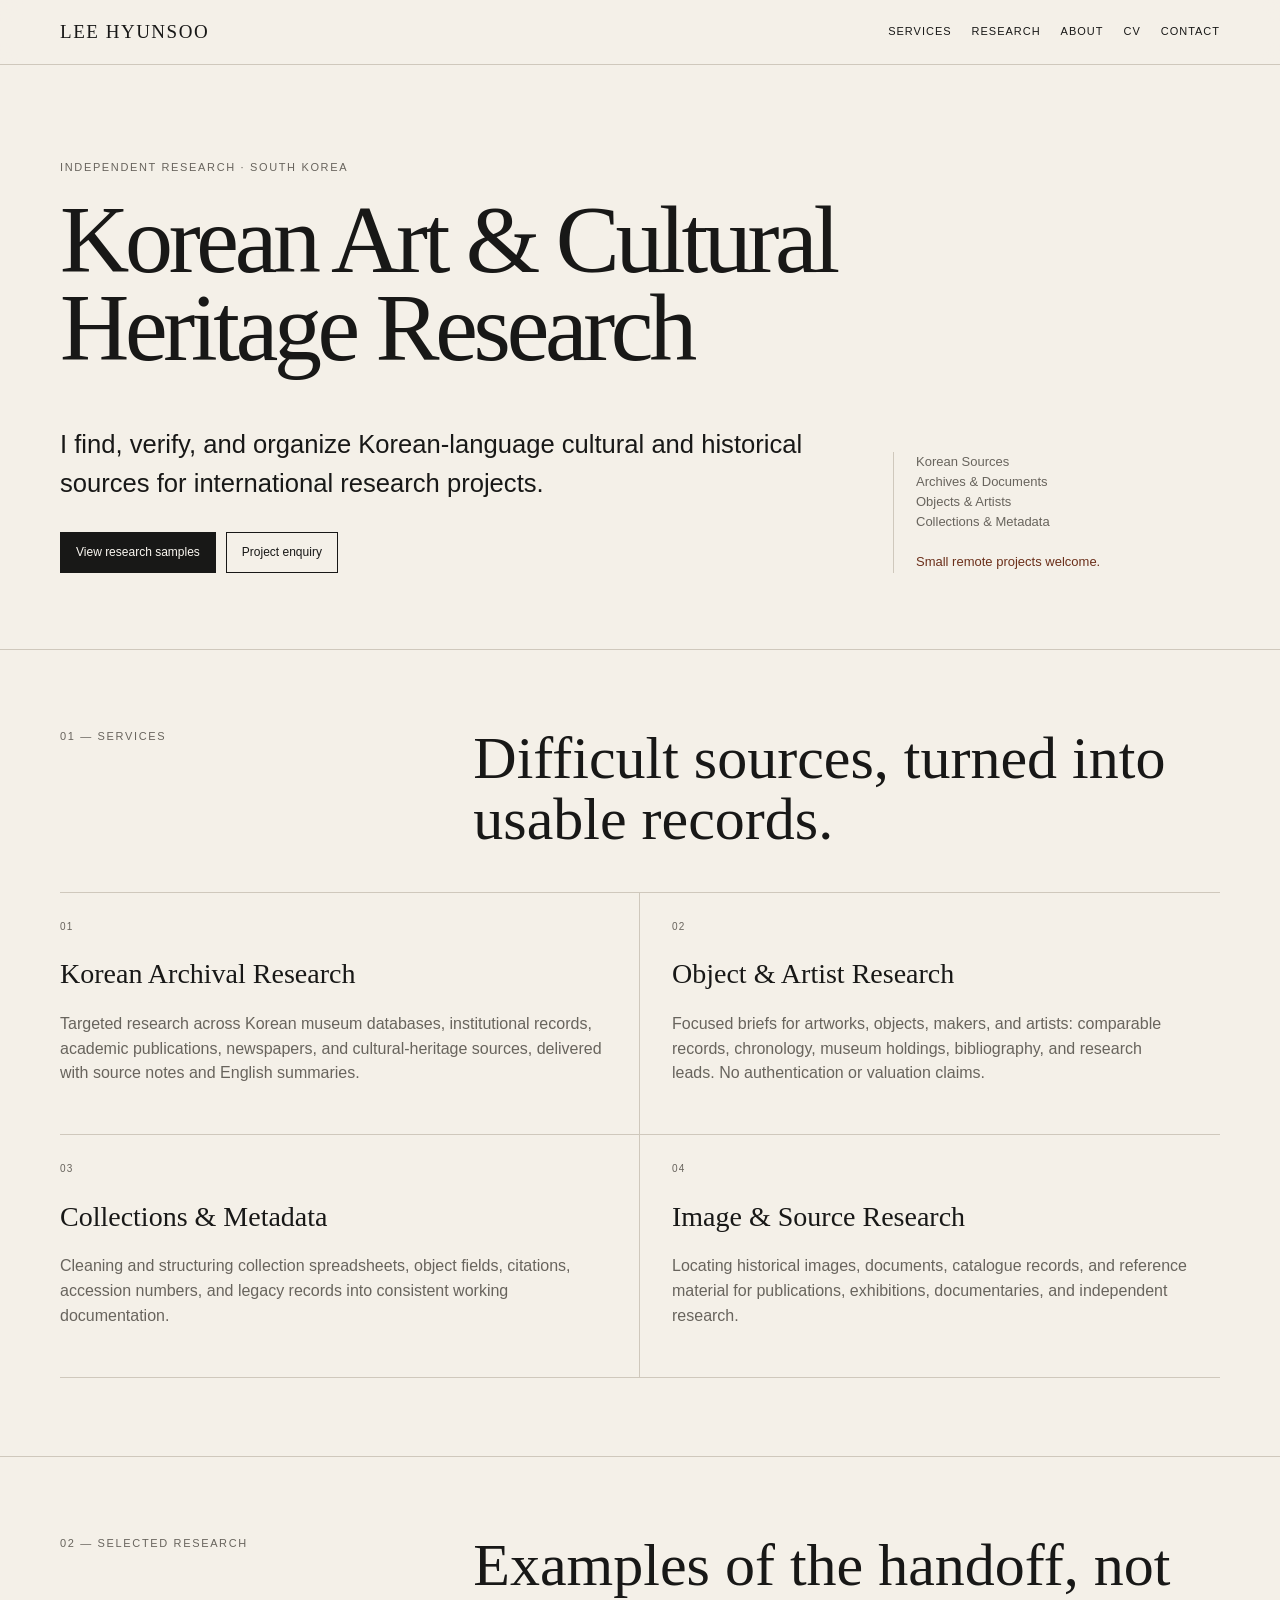
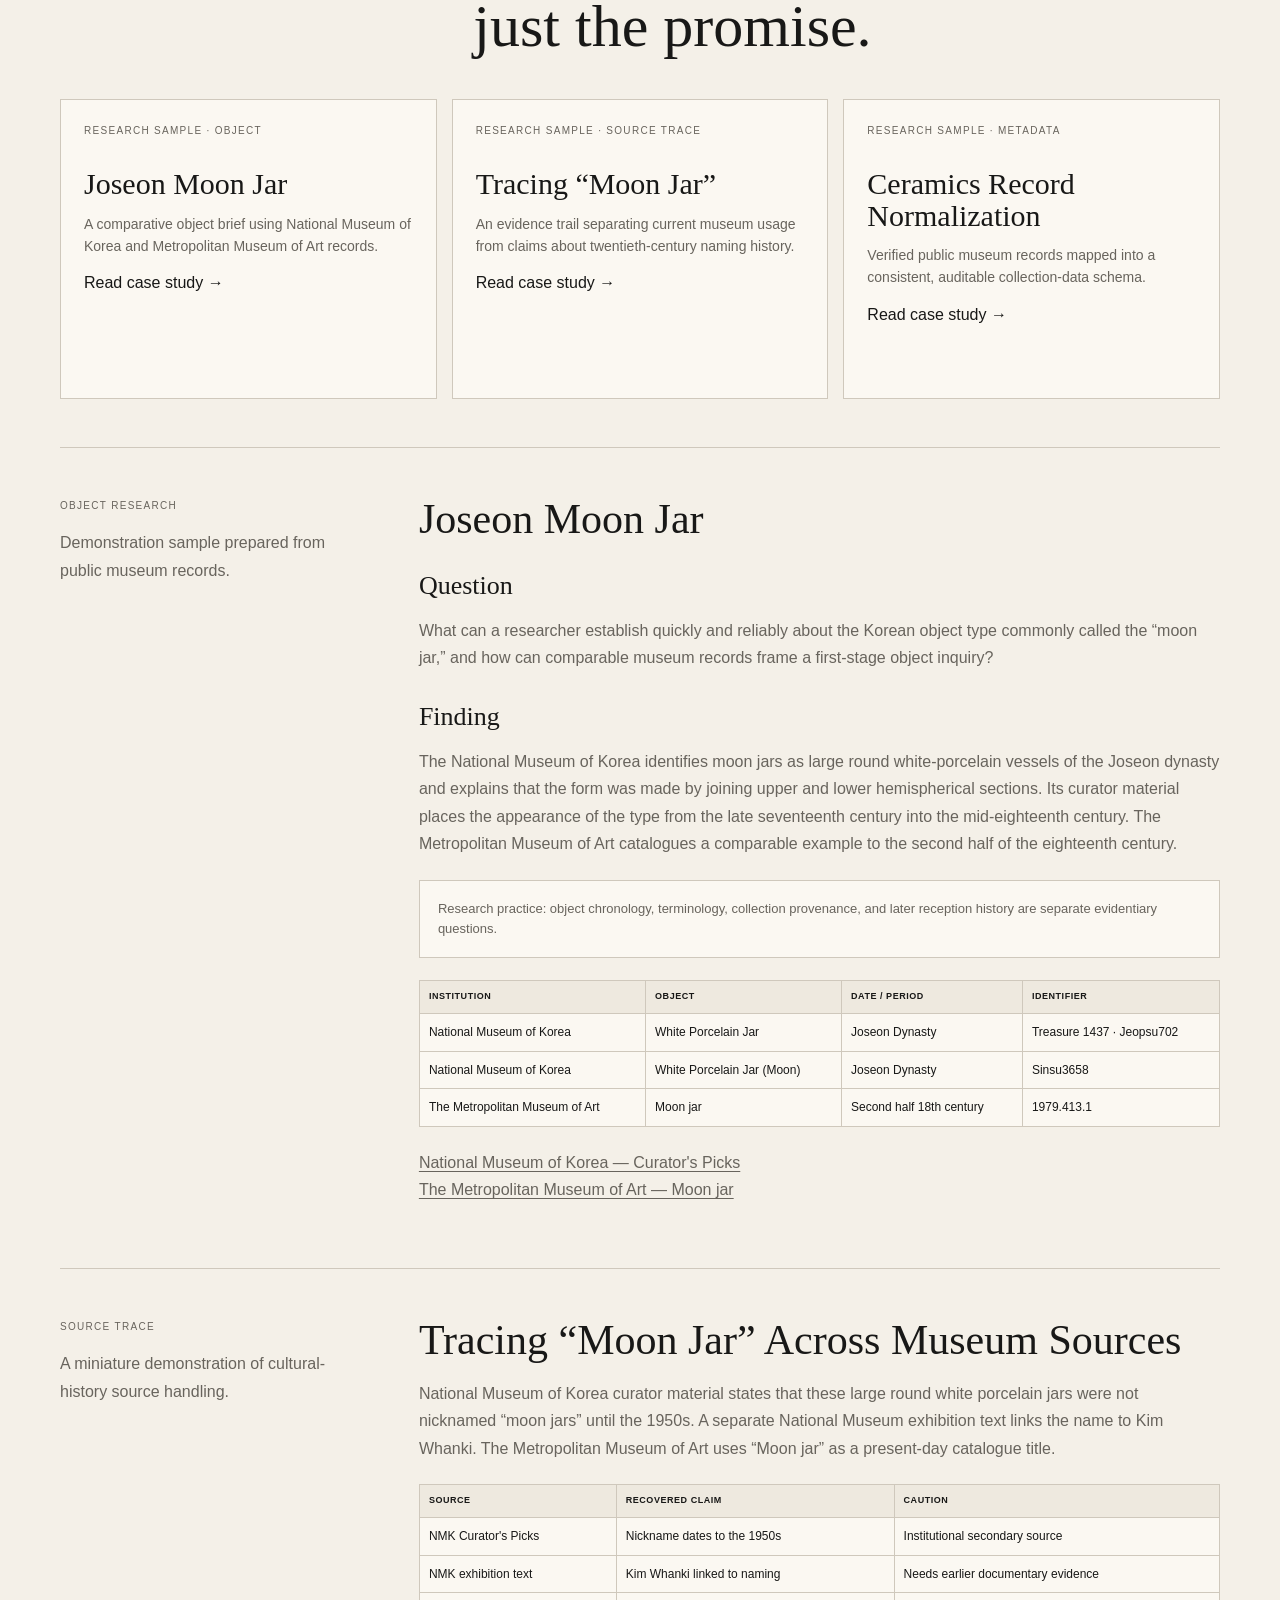
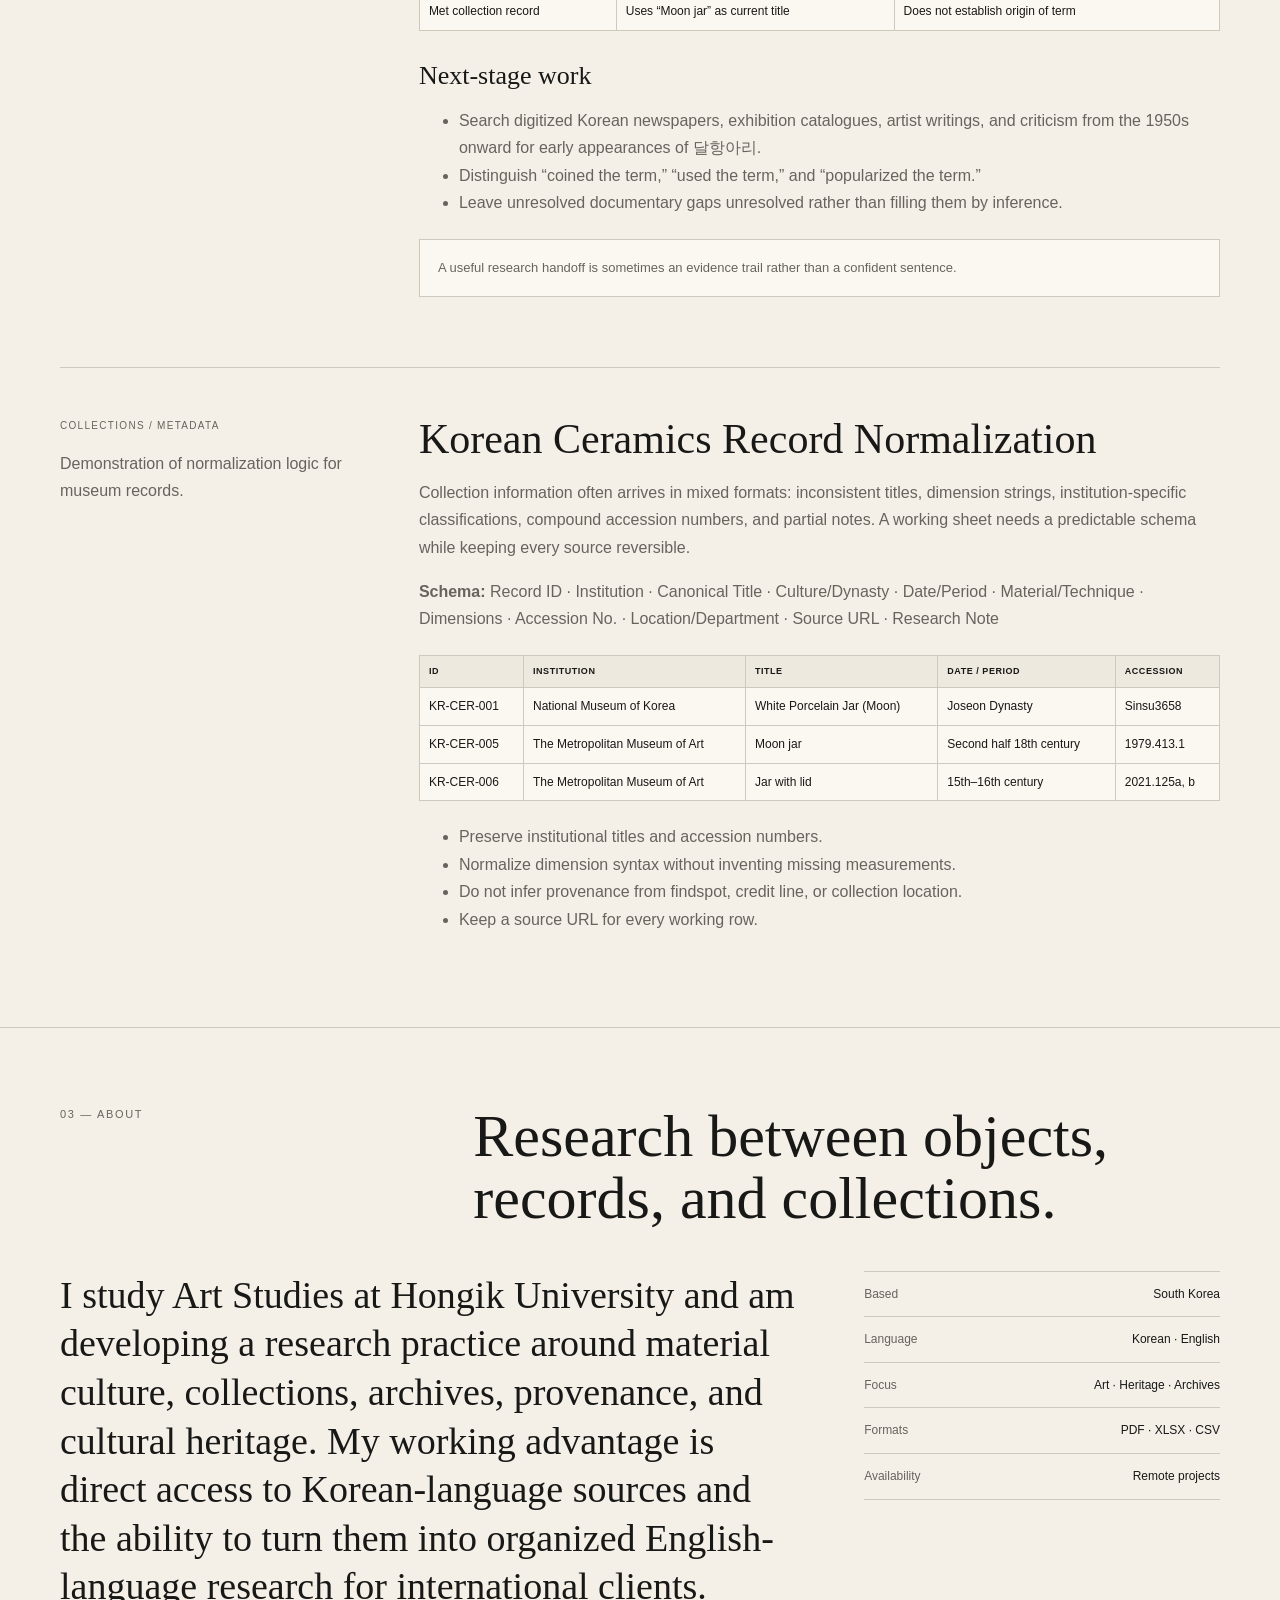
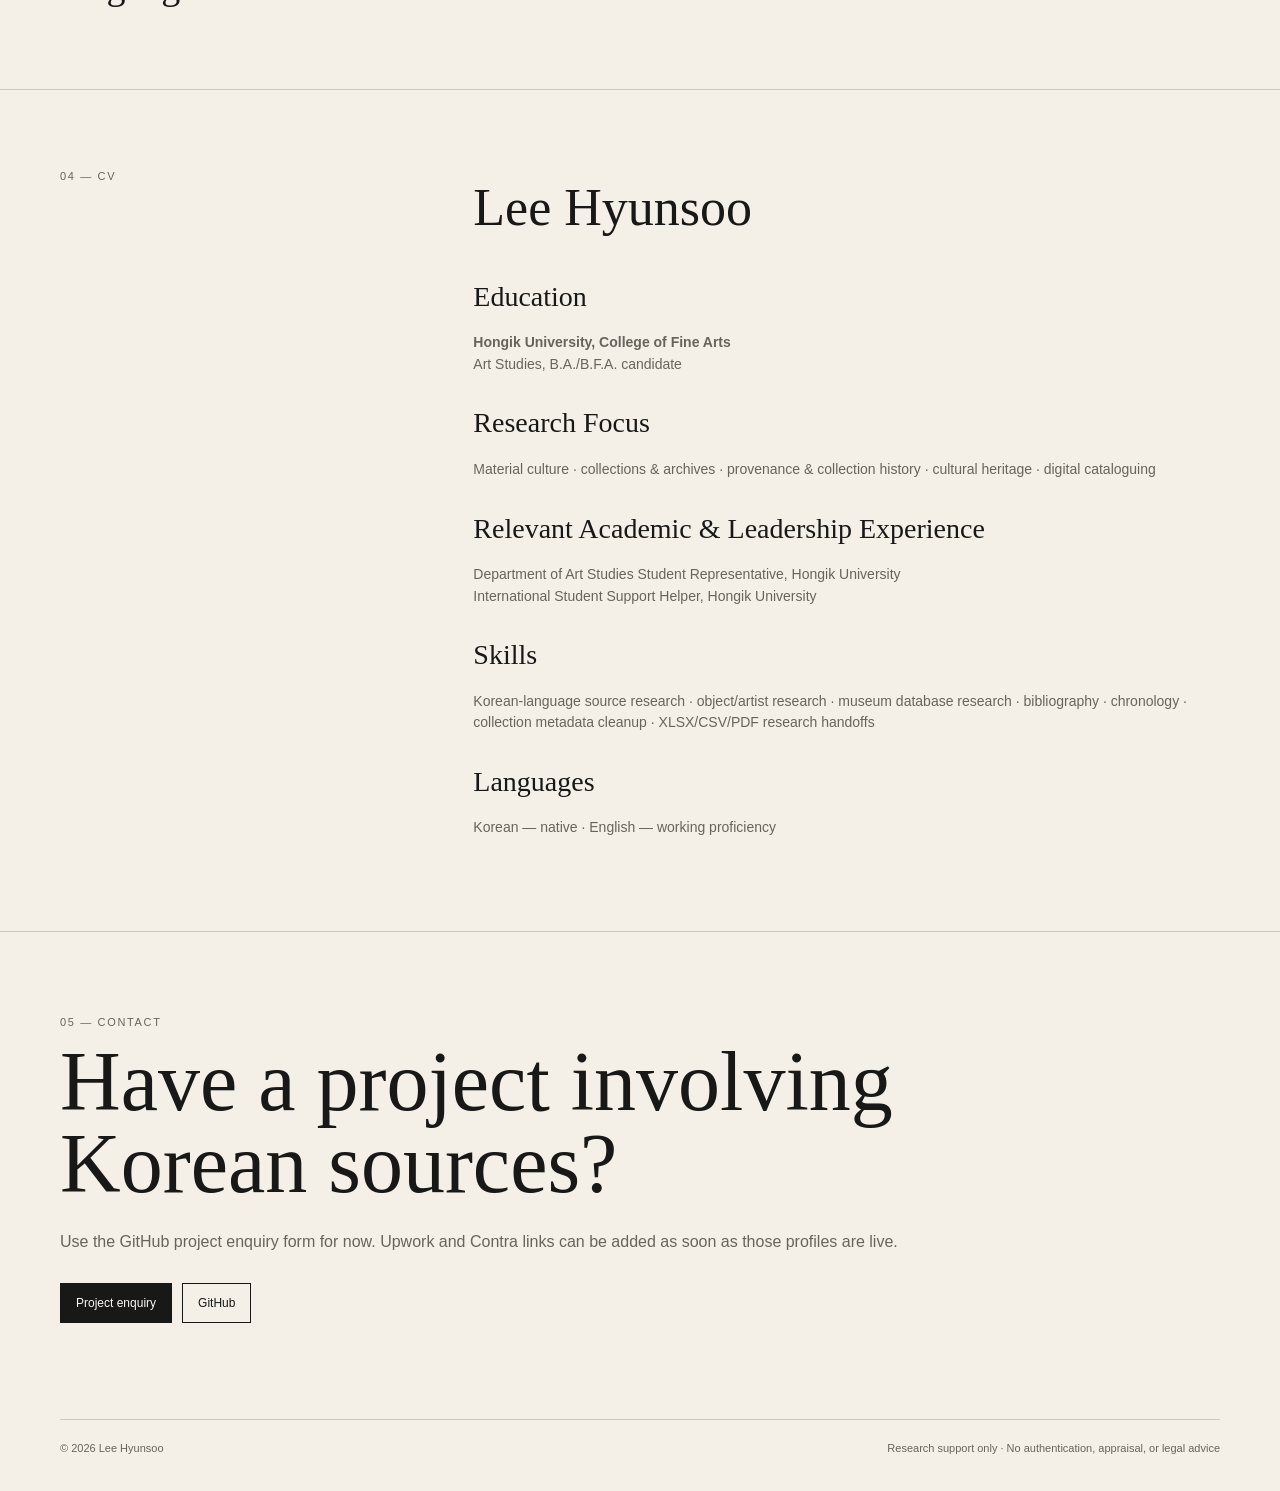
==== index.html @ 2b745bf4 "Add complete research portfolio website" ====
<!doctype html>
<html lang="en">
<head>
<meta charset="utf-8"><meta name="viewport" content="width=device-width,initial-scale=1">
<title>Lee Hyunsoo — Korean Art & Cultural Heritage Research</title>
<meta name="description" content="Korean-language archival research, object research, collection metadata and cultural heritage research by Lee Hyunsoo in South Korea.">
<meta name="theme-color" content="#f4f0e8">
<style>
:root{--bg:#f4f0e8;--paper:#fbf8f2;--ink:#181817;--muted:#68645d;--line:#cfc8bc;--accent:#6b2f1a;--max:1160px}*{box-sizing:border-box}html{scroll-behavior:smooth}body{margin:0;background:var(--bg);color:var(--ink);font-family:Inter,-apple-system,BlinkMacSystemFont,"Segoe UI",sans-serif;line-height:1.55}a{color:inherit;text-decoration:none}a:hover{color:var(--accent)}.wrap{width:min(calc(100% - 40px),var(--max));margin:auto}.nav{position:sticky;top:0;z-index:20;background:rgba(244,240,232,.94);backdrop-filter:blur(12px);border-bottom:1px solid var(--line)}.navin{height:64px;display:flex;align-items:center;justify-content:space-between}.word{font:19px Georgia,serif;letter-spacing:.08em}.links{display:flex;gap:20px;font-size:11px;letter-spacing:.09em;text-transform:uppercase}.hero{padding:94px 0 76px;border-bottom:1px solid var(--line)}.kicker,.no{font-size:11px;letter-spacing:.15em;text-transform:uppercase;color:var(--muted)}h1,h2,h3{font-family:Georgia,"Times New Roman",serif;font-weight:400;margin:0}h1{font-size:clamp(50px,7.5vw,102px);line-height:.92;letter-spacing:-.045em;max-width:1080px;margin-top:20px}.heroGrid{display:grid;grid-template-columns:1.4fr .6fr;gap:70px;margin-top:52px;align-items:end}.lede{font-size:clamp(19px,2vw,27px);max-width:760px}.meta{font-size:13px;color:var(--muted);border-left:1px solid var(--line);padding-left:22px}.actions{display:flex;gap:10px;flex-wrap:wrap;margin-top:28px}.btn{border:1px solid var(--ink);padding:10px 15px;font-size:12px;display:inline-flex}.btn.primary{background:var(--ink);color:var(--paper)}.btn:hover{background:var(--accent);border-color:var(--accent);color:white}.section{padding:78px 0;border-bottom:1px solid var(--line)}.head{display:grid;grid-template-columns:1fr 2fr;gap:40px;margin-bottom:42px}.head h2{font-size:clamp(34px,5vw,60px);line-height:1.02}.services{display:grid;grid-template-columns:1fr 1fr;border-top:1px solid var(--line)}.service{padding:26px 32px 32px 0;border-bottom:1px solid var(--line);min-height:205px}.service:nth-child(odd){border-right:1px solid var(--line)}.service:nth-child(even){padding-left:32px}.service h3{font-size:28px;margin:18px 0 10px}.service p,.case p,.case li,.small{color:var(--muted)}.projects{display:grid;grid-template-columns:repeat(3,1fr);gap:15px}.card{background:var(--paper);border:1px solid var(--line);padding:23px;min-height:300px}.tag{font-size:10px;text-transform:uppercase;letter-spacing:.13em;color:var(--muted)}.card h3{font-size:30px;line-height:1.05;margin:30px 0 14px}.card p{font-size:14px;color:var(--muted)}.case{padding-top:50px;margin-top:48px;border-top:1px solid var(--line);display:grid;grid-template-columns:.55fr 1.45fr;gap:55px}.case h3{font-size:42px;line-height:1.02;margin-bottom:18px}.case h4{font:26px Georgia,serif;margin:30px 0 10px}.case p,.case li{font-size:16px;line-height:1.72}.note{border:1px solid var(--line);background:var(--paper);padding:18px;margin:22px 0;font-size:13px;color:var(--muted)}table{width:100%;border-collapse:collapse;background:var(--paper);font-size:12px;margin:22px 0}th,td{border:1px solid var(--line);padding:9px;text-align:left;vertical-align:top}th{background:#eee9df;text-transform:uppercase;letter-spacing:.06em;font-size:9px}.sources a{text-decoration:underline;text-underline-offset:3px}.about{display:grid;grid-template-columns:1.35fr .65fr;gap:65px}.aboutcopy{font:clamp(25px,3vw,38px)/1.28 Georgia,serif}.facts{border-top:1px solid var(--line)}.fact{display:flex;justify-content:space-between;gap:20px;padding:13px 0;border-bottom:1px solid var(--line);font-size:12px}.fact span:first-child{color:var(--muted)}.cvgrid{display:grid;grid-template-columns:1fr 2fr;gap:40px}.cvbody h3{font-size:28px;margin:26px 0 8px}.cvbody p,.cvbody li{font-size:14px;color:var(--muted)}.contact{padding:82px 0 96px}.contact h2{font-size:clamp(46px,7vw,84px);line-height:.98;max-width:920px;margin:10px 0 24px}.footer{border-top:1px solid var(--line);padding:20px 0 34px;font-size:11px;color:var(--muted);display:flex;justify-content:space-between;gap:20px}@media(max-width:820px){.links{display:none}.hero{padding-top:65px}.heroGrid,.head,.case,.about,.cvgrid{grid-template-columns:1fr;gap:25px}.meta{border-left:0;border-top:1px solid var(--line);padding:16px 0 0}.services,.projects{grid-template-columns:1fr}.service:nth-child(odd){border-right:0}.service:nth-child(even){padding-left:0}.footer{flex-direction:column}}
</style>
</head>
<body>
<nav class="nav"><div class="wrap navin"><a class="word" href="#top">LEE HYUNSOO</a><div class="links"><a href="#services">Services</a><a href="#research">Research</a><a href="#about">About</a><a href="#cv">CV</a><a href="#contact">Contact</a></div></div></nav>
<main id="top">
<section class="hero"><div class="wrap"><div class="kicker">Independent Research · South Korea</div><h1>Korean Art & Cultural Heritage Research</h1><div class="heroGrid"><div><div class="lede">I find, verify, and organize Korean-language cultural and historical sources for international research projects.</div><div class="actions"><a class="btn primary" href="#research">View research samples</a><a class="btn" href="#contact">Project enquiry</a></div></div><div class="meta">Korean Sources<br>Archives & Documents<br>Objects & Artists<br>Collections & Metadata<br><br><span style="color:var(--accent)">Small remote projects welcome.</span></div></div></div></section>
<section class="section" id="services"><div class="wrap"><div class="head"><div class="no">01 — Services</div><h2>Difficult sources, turned into usable records.</h2></div><div class="services"><article class="service"><div class="tag">01</div><h3>Korean Archival Research</h3><p>Targeted research across Korean museum databases, institutional records, academic publications, newspapers, and cultural-heritage sources, delivered with source notes and English summaries.</p></article><article class="service"><div class="tag">02</div><h3>Object & Artist Research</h3><p>Focused briefs for artworks, objects, makers, and artists: comparable records, chronology, museum holdings, bibliography, and research leads. No authentication or valuation claims.</p></article><article class="service"><div class="tag">03</div><h3>Collections & Metadata</h3><p>Cleaning and structuring collection spreadsheets, object fields, citations, accession numbers, and legacy records into consistent working documentation.</p></article><article class="service"><div class="tag">04</div><h3>Image & Source Research</h3><p>Locating historical images, documents, catalogue records, and reference material for publications, exhibitions, documentaries, and independent research.</p></article></div></div></section>
<section class="section" id="research"><div class="wrap"><div class="head"><div class="no">02 — Selected Research</div><h2>Examples of the handoff, not just the promise.</h2></div><div class="projects"><div class="card"><div class="tag">Research Sample · Object</div><h3>Joseon Moon Jar</h3><p>A comparative object brief using National Museum of Korea and Metropolitan Museum of Art records.</p><a href="#case-object">Read case study →</a></div><div class="card"><div class="tag">Research Sample · Source Trace</div><h3>Tracing “Moon Jar”</h3><p>An evidence trail separating current museum usage from claims about twentieth-century naming history.</p><a href="#case-trace">Read case study →</a></div><div class="card"><div class="tag">Research Sample · Metadata</div><h3>Ceramics Record Normalization</h3><p>Verified public museum records mapped into a consistent, auditable collection-data schema.</p><a href="#case-meta">Read case study →</a></div></div>
<div class="case" id="case-object"><aside><div class="tag">Object Research</div><p class="small">Demonstration sample prepared from public museum records.</p></aside><article><h3>Joseon Moon Jar</h3><h4>Question</h4><p>What can a researcher establish quickly and reliably about the Korean object type commonly called the “moon jar,” and how can comparable museum records frame a first-stage object inquiry?</p><h4>Finding</h4><p>The National Museum of Korea identifies moon jars as large round white-porcelain vessels of the Joseon dynasty and explains that the form was made by joining upper and lower hemispherical sections. Its curator material places the appearance of the type from the late seventeenth century into the mid-eighteenth century. The Metropolitan Museum of Art catalogues a comparable example to the second half of the eighteenth century.</p><div class="note">Research practice: object chronology, terminology, collection provenance, and later reception history are separate evidentiary questions.</div><table><tr><th>Institution</th><th>Object</th><th>Date / Period</th><th>Identifier</th></tr><tr><td>National Museum of Korea</td><td>White Porcelain Jar</td><td>Joseon Dynasty</td><td>Treasure 1437 · Jeopsu702</td></tr><tr><td>National Museum of Korea</td><td>White Porcelain Jar (Moon)</td><td>Joseon Dynasty</td><td>Sinsu3658</td></tr><tr><td>The Metropolitan Museum of Art</td><td>Moon jar</td><td>Second half 18th century</td><td>1979.413.1</td></tr></table><p class="sources"><a href="https://www.museum.go.kr/ENG/contents/E0401000000.do?relicRecommendId=519669&schM=view" target="_blank">National Museum of Korea — Curator's Picks</a><br><a href="https://www.metmuseum.org/art/collection/search/45432" target="_blank">The Metropolitan Museum of Art — Moon jar</a></p></article></div>
<div class="case" id="case-trace"><aside><div class="tag">Source Trace</div><p class="small">A miniature demonstration of cultural-history source handling.</p></aside><article><h3>Tracing “Moon Jar” Across Museum Sources</h3><p>National Museum of Korea curator material states that these large round white porcelain jars were not nicknamed “moon jars” until the 1950s. A separate National Museum exhibition text links the name to Kim Whanki. The Metropolitan Museum of Art uses “Moon jar” as a present-day catalogue title.</p><table><tr><th>Source</th><th>Recovered claim</th><th>Caution</th></tr><tr><td>NMK Curator's Picks</td><td>Nickname dates to the 1950s</td><td>Institutional secondary source</td></tr><tr><td>NMK exhibition text</td><td>Kim Whanki linked to naming</td><td>Needs earlier documentary evidence</td></tr><tr><td>Met collection record</td><td>Uses “Moon jar” as current title</td><td>Does not establish origin of term</td></tr></table><h4>Next-stage work</h4><ul><li>Search digitized Korean newspapers, exhibition catalogues, artist writings, and criticism from the 1950s onward for early appearances of 달항아리.</li><li>Distinguish “coined the term,” “used the term,” and “popularized the term.”</li><li>Leave unresolved documentary gaps unresolved rather than filling them by inference.</li></ul><div class="note">A useful research handoff is sometimes an evidence trail rather than a confident sentence.</div></article></div>
<div class="case" id="case-meta"><aside><div class="tag">Collections / Metadata</div><p class="small">Demonstration of normalization logic for museum records.</p></aside><article><h3>Korean Ceramics Record Normalization</h3><p>Collection information often arrives in mixed formats: inconsistent titles, dimension strings, institution-specific classifications, compound accession numbers, and partial notes. A working sheet needs a predictable schema while keeping every source reversible.</p><p><strong>Schema:</strong> Record ID · Institution · Canonical Title · Culture/Dynasty · Date/Period · Material/Technique · Dimensions · Accession No. · Location/Department · Source URL · Research Note</p><table><tr><th>ID</th><th>Institution</th><th>Title</th><th>Date / Period</th><th>Accession</th></tr><tr><td>KR-CER-001</td><td>National Museum of Korea</td><td>White Porcelain Jar (Moon)</td><td>Joseon Dynasty</td><td>Sinsu3658</td></tr><tr><td>KR-CER-005</td><td>The Metropolitan Museum of Art</td><td>Moon jar</td><td>Second half 18th century</td><td>1979.413.1</td></tr><tr><td>KR-CER-006</td><td>The Metropolitan Museum of Art</td><td>Jar with lid</td><td>15th–16th century</td><td>2021.125a, b</td></tr></table><ul><li>Preserve institutional titles and accession numbers.</li><li>Normalize dimension syntax without inventing missing measurements.</li><li>Do not infer provenance from findspot, credit line, or collection location.</li><li>Keep a source URL for every working row.</li></ul></article></div>
</div></section>
<section class="section" id="about"><div class="wrap"><div class="head"><div class="no">03 — About</div><h2>Research between objects, records, and collections.</h2></div><div class="about"><div class="aboutcopy">I study Art Studies at Hongik University and am developing a research practice around material culture, collections, archives, provenance, and cultural heritage. My working advantage is direct access to Korean-language sources and the ability to turn them into organized English-language research for international clients.</div><div class="facts"><div class="fact"><span>Based</span><span>South Korea</span></div><div class="fact"><span>Language</span><span>Korean · English</span></div><div class="fact"><span>Focus</span><span>Art · Heritage · Archives</span></div><div class="fact"><span>Formats</span><span>PDF · XLSX · CSV</span></div><div class="fact"><span>Availability</span><span>Remote projects</span></div></div></div></div></section>
<section class="section" id="cv"><div class="wrap cvgrid"><div><div class="no">04 — CV</div></div><div class="cvbody"><h2 style="font-size:52px">Lee Hyunsoo</h2><h3>Education</h3><p><strong>Hongik University, College of Fine Arts</strong><br>Art Studies, B.A./B.F.A. candidate</p><h3>Research Focus</h3><p>Material culture · collections & archives · provenance & collection history · cultural heritage · digital cataloguing</p><h3>Relevant Academic & Leadership Experience</h3><p>Department of Art Studies Student Representative, Hongik University<br>International Student Support Helper, Hongik University</p><h3>Skills</h3><p>Korean-language source research · object/artist research · museum database research · bibliography · chronology · collection metadata cleanup · XLSX/CSV/PDF research handoffs</p><h3>Languages</h3><p>Korean — native · English — working proficiency</p></div></div></section>
<section class="contact" id="contact"><div class="wrap"><div class="no">05 — Contact</div><h2>Have a project involving Korean sources?</h2><p class="small">Use the GitHub project enquiry form for now. Upwork and Contra links can be added as soon as those profiles are live.</p><div class="actions"><a class="btn primary" href="https://github.com/mueleesu/lee/issues/new?title=Project%20enquiry%3A%20" target="_blank">Project enquiry</a><a class="btn" href="https://github.com/mueleesu" target="_blank">GitHub</a></div></div></section>
</main><footer><div class="wrap footer"><span>© 2026 Lee Hyunsoo</span><span>Research support only · No authentication, appraisal, or legal advice</span></div></footer>
</body></html>
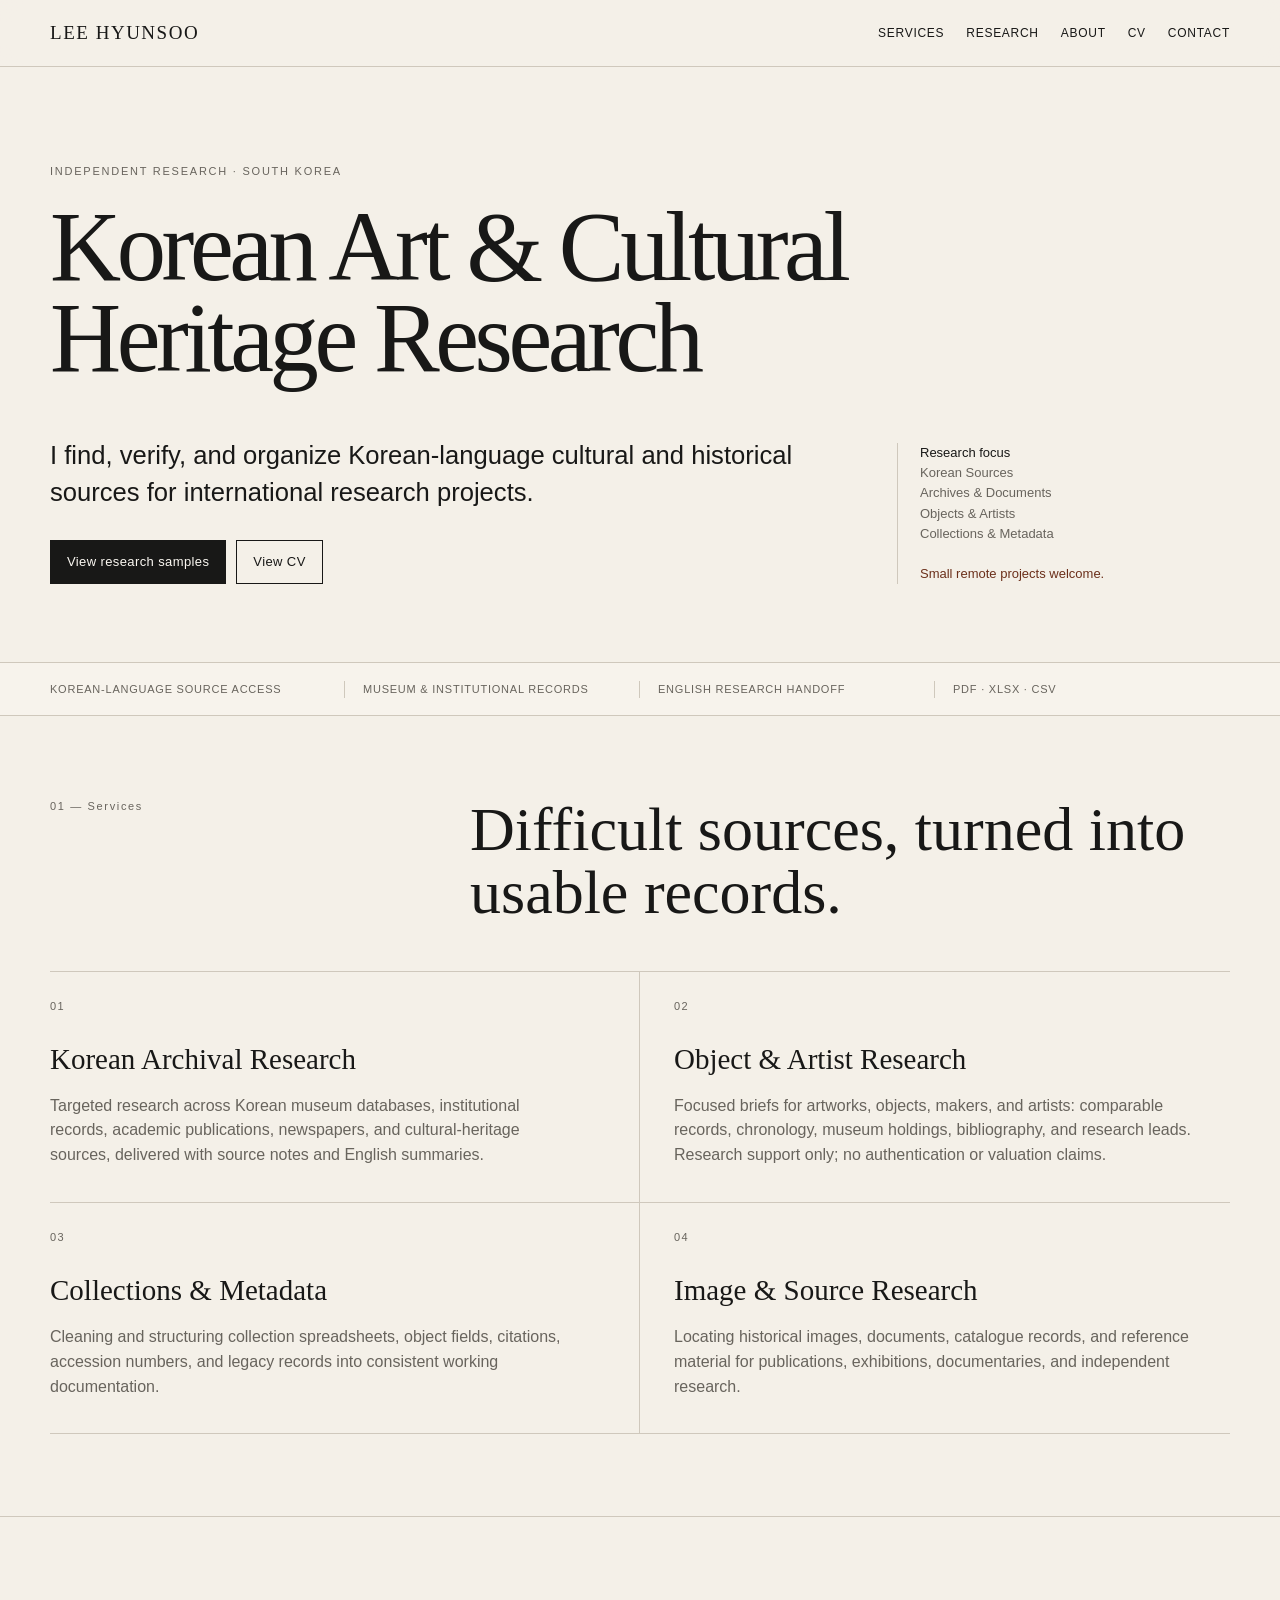
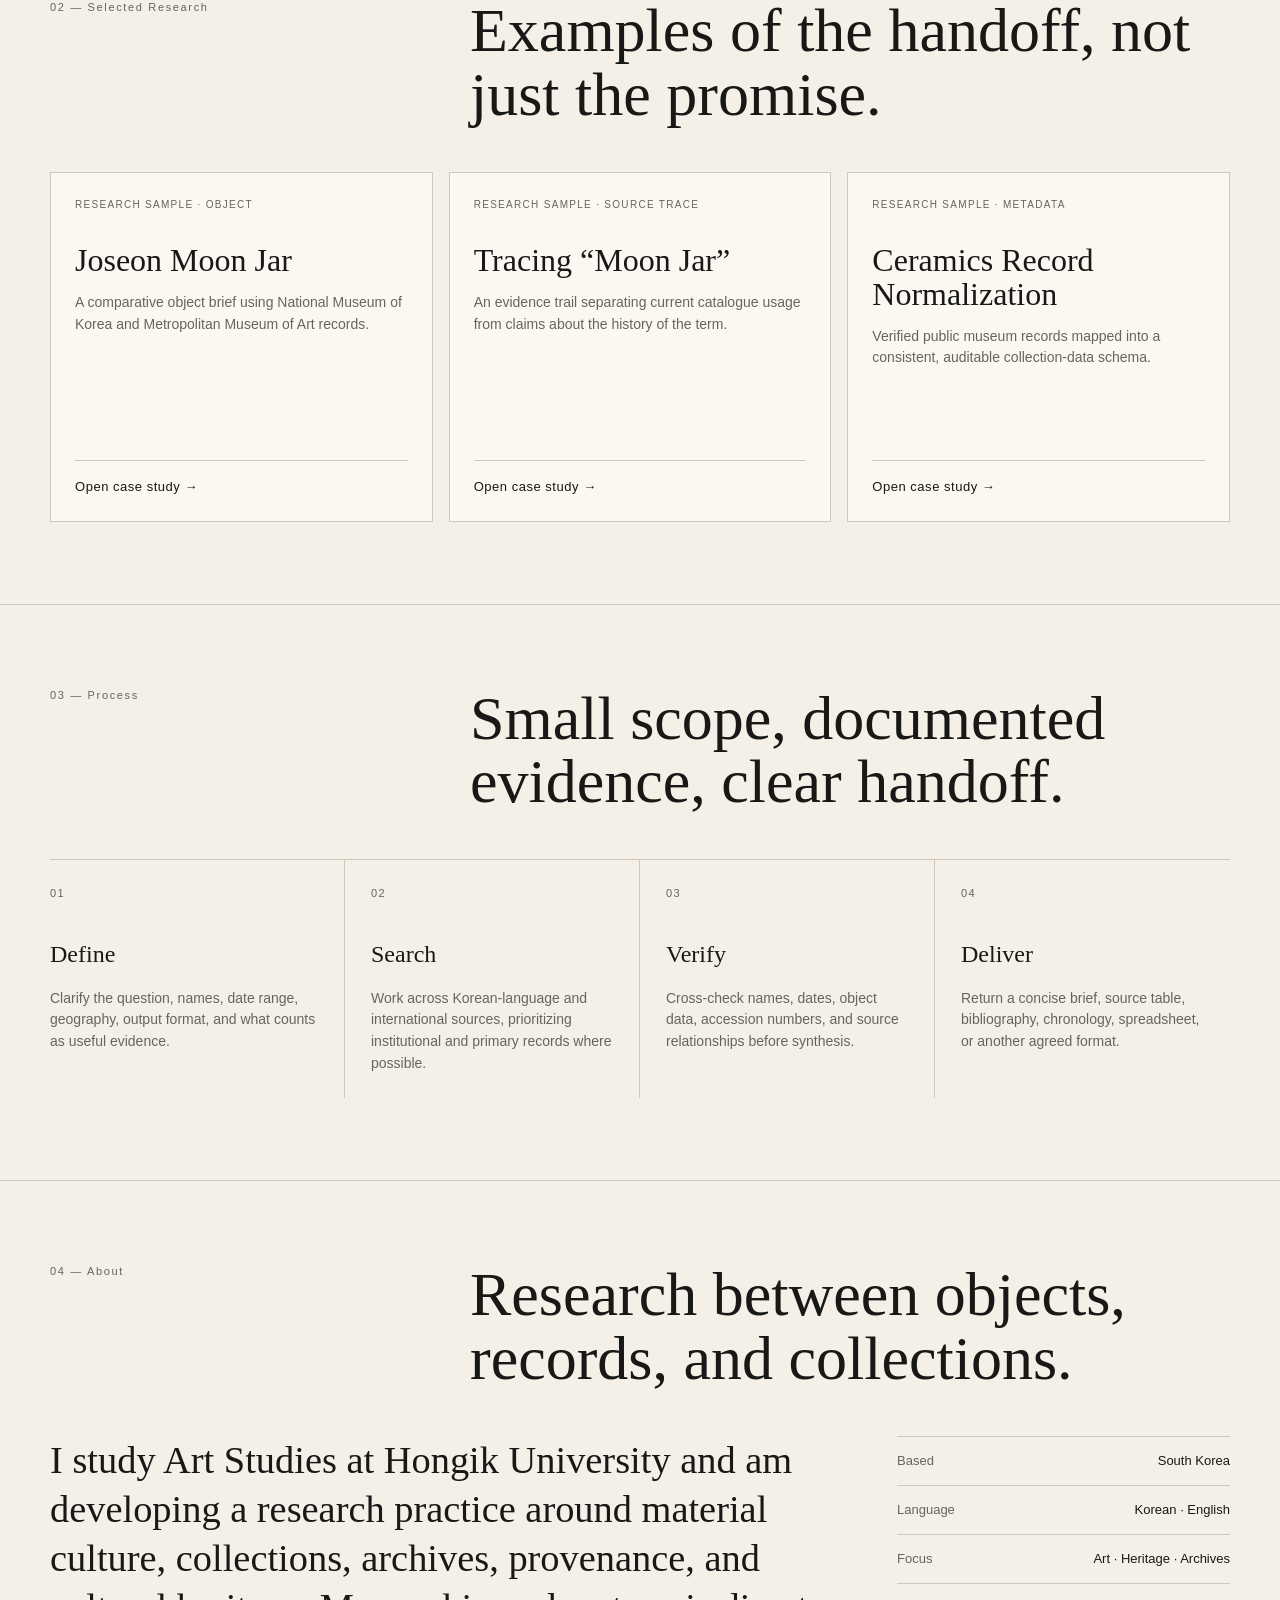
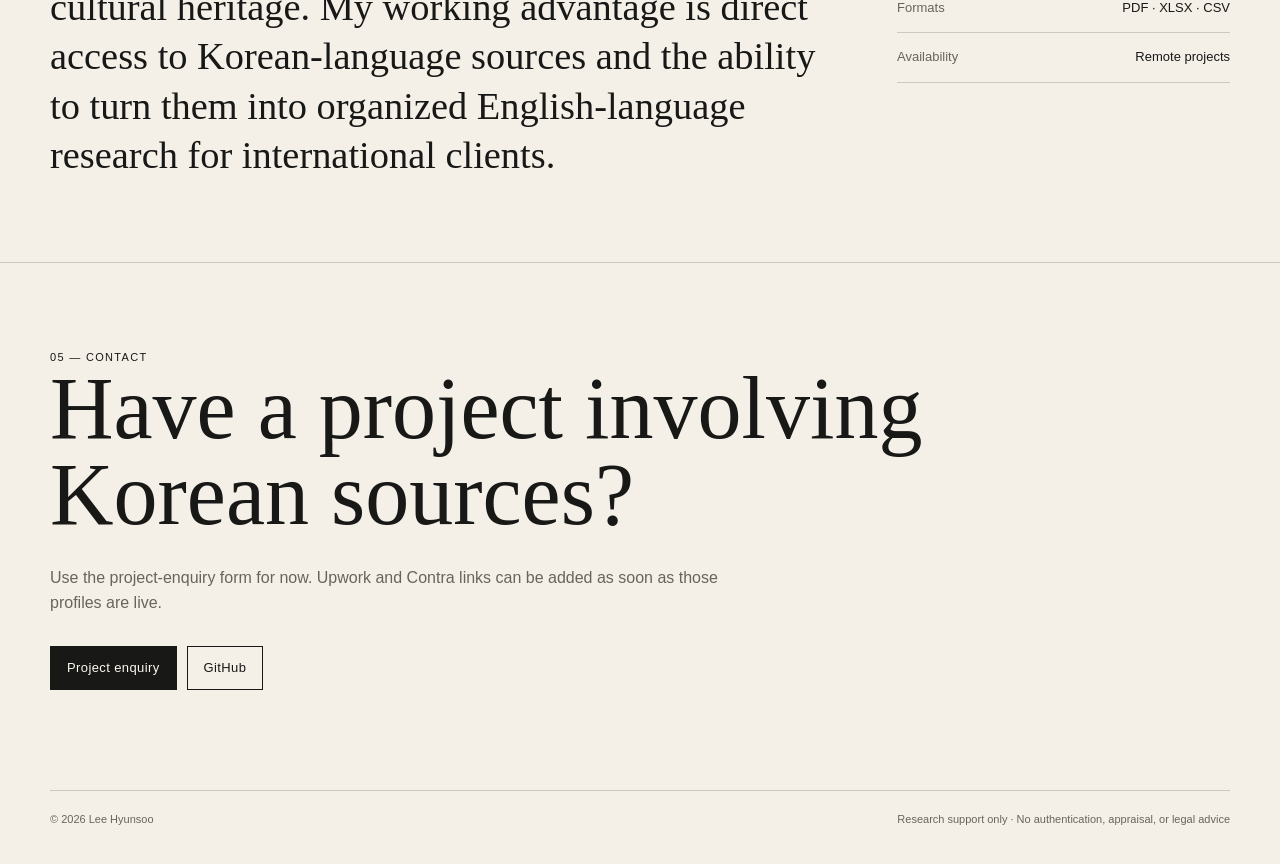
==== commit 9d640a29: "Publish verified research portfolio" ====
--- a/index.html
+++ b/index.html
@@ -1,26 +1 @@
-<!doctype html>
-<html lang="en">
-<head>
-<meta charset="utf-8"><meta name="viewport" content="width=device-width,initial-scale=1">
-<title>Lee Hyunsoo — Korean Art & Cultural Heritage Research</title>
-<meta name="description" content="Korean-language archival research, object research, collection metadata and cultural heritage research by Lee Hyunsoo in South Korea.">
-<meta name="theme-color" content="#f4f0e8">
-<style>
-:root{--bg:#f4f0e8;--paper:#fbf8f2;--ink:#181817;--muted:#68645d;--line:#cfc8bc;--accent:#6b2f1a;--max:1160px}*{box-sizing:border-box}html{scroll-behavior:smooth}body{margin:0;background:var(--bg);color:var(--ink);font-family:Inter,-apple-system,BlinkMacSystemFont,"Segoe UI",sans-serif;line-height:1.55}a{color:inherit;text-decoration:none}a:hover{color:var(--accent)}.wrap{width:min(calc(100% - 40px),var(--max));margin:auto}.nav{position:sticky;top:0;z-index:20;background:rgba(244,240,232,.94);backdrop-filter:blur(12px);border-bottom:1px solid var(--line)}.navin{height:64px;display:flex;align-items:center;justify-content:space-between}.word{font:19px Georgia,serif;letter-spacing:.08em}.links{display:flex;gap:20px;font-size:11px;letter-spacing:.09em;text-transform:uppercase}.hero{padding:94px 0 76px;border-bottom:1px solid var(--line)}.kicker,.no{font-size:11px;letter-spacing:.15em;text-transform:uppercase;color:var(--muted)}h1,h2,h3{font-family:Georgia,"Times New Roman",serif;font-weight:400;margin:0}h1{font-size:clamp(50px,7.5vw,102px);line-height:.92;letter-spacing:-.045em;max-width:1080px;margin-top:20px}.heroGrid{display:grid;grid-template-columns:1.4fr .6fr;gap:70px;margin-top:52px;align-items:end}.lede{font-size:clamp(19px,2vw,27px);max-width:760px}.meta{font-size:13px;color:var(--muted);border-left:1px solid var(--line);padding-left:22px}.actions{display:flex;gap:10px;flex-wrap:wrap;margin-top:28px}.btn{border:1px solid var(--ink);padding:10px 15px;font-size:12px;display:inline-flex}.btn.primary{background:var(--ink);color:var(--paper)}.btn:hover{background:var(--accent);border-color:var(--accent);color:white}.section{padding:78px 0;border-bottom:1px solid var(--line)}.head{display:grid;grid-template-columns:1fr 2fr;gap:40px;margin-bottom:42px}.head h2{font-size:clamp(34px,5vw,60px);line-height:1.02}.services{display:grid;grid-template-columns:1fr 1fr;border-top:1px solid var(--line)}.service{padding:26px 32px 32px 0;border-bottom:1px solid var(--line);min-height:205px}.service:nth-child(odd){border-right:1px solid var(--line)}.service:nth-child(even){padding-left:32px}.service h3{font-size:28px;margin:18px 0 10px}.service p,.case p,.case li,.small{color:var(--muted)}.projects{display:grid;grid-template-columns:repeat(3,1fr);gap:15px}.card{background:var(--paper);border:1px solid var(--line);padding:23px;min-height:300px}.tag{font-size:10px;text-transform:uppercase;letter-spacing:.13em;color:var(--muted)}.card h3{font-size:30px;line-height:1.05;margin:30px 0 14px}.card p{font-size:14px;color:var(--muted)}.case{padding-top:50px;margin-top:48px;border-top:1px solid var(--line);display:grid;grid-template-columns:.55fr 1.45fr;gap:55px}.case h3{font-size:42px;line-height:1.02;margin-bottom:18px}.case h4{font:26px Georgia,serif;margin:30px 0 10px}.case p,.case li{font-size:16px;line-height:1.72}.note{border:1px solid var(--line);background:var(--paper);padding:18px;margin:22px 0;font-size:13px;color:var(--muted)}table{width:100%;border-collapse:collapse;background:var(--paper);font-size:12px;margin:22px 0}th,td{border:1px solid var(--line);padding:9px;text-align:left;vertical-align:top}th{background:#eee9df;text-transform:uppercase;letter-spacing:.06em;font-size:9px}.sources a{text-decoration:underline;text-underline-offset:3px}.about{display:grid;grid-template-columns:1.35fr .65fr;gap:65px}.aboutcopy{font:clamp(25px,3vw,38px)/1.28 Georgia,serif}.facts{border-top:1px solid var(--line)}.fact{display:flex;justify-content:space-between;gap:20px;padding:13px 0;border-bottom:1px solid var(--line);font-size:12px}.fact span:first-child{color:var(--muted)}.cvgrid{display:grid;grid-template-columns:1fr 2fr;gap:40px}.cvbody h3{font-size:28px;margin:26px 0 8px}.cvbody p,.cvbody li{font-size:14px;color:var(--muted)}.contact{padding:82px 0 96px}.contact h2{font-size:clamp(46px,7vw,84px);line-height:.98;max-width:920px;margin:10px 0 24px}.footer{border-top:1px solid var(--line);padding:20px 0 34px;font-size:11px;color:var(--muted);display:flex;justify-content:space-between;gap:20px}@media(max-width:820px){.links{display:none}.hero{padding-top:65px}.heroGrid,.head,.case,.about,.cvgrid{grid-template-columns:1fr;gap:25px}.meta{border-left:0;border-top:1px solid var(--line);padding:16px 0 0}.services,.projects{grid-template-columns:1fr}.service:nth-child(odd){border-right:0}.service:nth-child(even){padding-left:0}.footer{flex-direction:column}}
-</style>
-</head>
-<body>
-<nav class="nav"><div class="wrap navin"><a class="word" href="#top">LEE HYUNSOO</a><div class="links"><a href="#services">Services</a><a href="#research">Research</a><a href="#about">About</a><a href="#cv">CV</a><a href="#contact">Contact</a></div></div></nav>
-<main id="top">
-<section class="hero"><div class="wrap"><div class="kicker">Independent Research · South Korea</div><h1>Korean Art & Cultural Heritage Research</h1><div class="heroGrid"><div><div class="lede">I find, verify, and organize Korean-language cultural and historical sources for international research projects.</div><div class="actions"><a class="btn primary" href="#research">View research samples</a><a class="btn" href="#contact">Project enquiry</a></div></div><div class="meta">Korean Sources<br>Archives & Documents<br>Objects & Artists<br>Collections & Metadata<br><br><span style="color:var(--accent)">Small remote projects welcome.</span></div></div></div></section>
-<section class="section" id="services"><div class="wrap"><div class="head"><div class="no">01 — Services</div><h2>Difficult sources, turned into usable records.</h2></div><div class="services"><article class="service"><div class="tag">01</div><h3>Korean Archival Research</h3><p>Targeted research across Korean museum databases, institutional records, academic publications, newspapers, and cultural-heritage sources, delivered with source notes and English summaries.</p></article><article class="service"><div class="tag">02</div><h3>Object & Artist Research</h3><p>Focused briefs for artworks, objects, makers, and artists: comparable records, chronology, museum holdings, bibliography, and research leads. No authentication or valuation claims.</p></article><article class="service"><div class="tag">03</div><h3>Collections & Metadata</h3><p>Cleaning and structuring collection spreadsheets, object fields, citations, accession numbers, and legacy records into consistent working documentation.</p></article><article class="service"><div class="tag">04</div><h3>Image & Source Research</h3><p>Locating historical images, documents, catalogue records, and reference material for publications, exhibitions, documentaries, and independent research.</p></article></div></div></section>
-<section class="section" id="research"><div class="wrap"><div class="head"><div class="no">02 — Selected Research</div><h2>Examples of the handoff, not just the promise.</h2></div><div class="projects"><div class="card"><div class="tag">Research Sample · Object</div><h3>Joseon Moon Jar</h3><p>A comparative object brief using National Museum of Korea and Metropolitan Museum of Art records.</p><a href="#case-object">Read case study →</a></div><div class="card"><div class="tag">Research Sample · Source Trace</div><h3>Tracing “Moon Jar”</h3><p>An evidence trail separating current museum usage from claims about twentieth-century naming history.</p><a href="#case-trace">Read case study →</a></div><div class="card"><div class="tag">Research Sample · Metadata</div><h3>Ceramics Record Normalization</h3><p>Verified public museum records mapped into a consistent, auditable collection-data schema.</p><a href="#case-meta">Read case study →</a></div></div>
-<div class="case" id="case-object"><aside><div class="tag">Object Research</div><p class="small">Demonstration sample prepared from public museum records.</p></aside><article><h3>Joseon Moon Jar</h3><h4>Question</h4><p>What can a researcher establish quickly and reliably about the Korean object type commonly called the “moon jar,” and how can comparable museum records frame a first-stage object inquiry?</p><h4>Finding</h4><p>The National Museum of Korea identifies moon jars as large round white-porcelain vessels of the Joseon dynasty and explains that the form was made by joining upper and lower hemispherical sections. Its curator material places the appearance of the type from the late seventeenth century into the mid-eighteenth century. The Metropolitan Museum of Art catalogues a comparable example to the second half of the eighteenth century.</p><div class="note">Research practice: object chronology, terminology, collection provenance, and later reception history are separate evidentiary questions.</div><table><tr><th>Institution</th><th>Object</th><th>Date / Period</th><th>Identifier</th></tr><tr><td>National Museum of Korea</td><td>White Porcelain Jar</td><td>Joseon Dynasty</td><td>Treasure 1437 · Jeopsu702</td></tr><tr><td>National Museum of Korea</td><td>White Porcelain Jar (Moon)</td><td>Joseon Dynasty</td><td>Sinsu3658</td></tr><tr><td>The Metropolitan Museum of Art</td><td>Moon jar</td><td>Second half 18th century</td><td>1979.413.1</td></tr></table><p class="sources"><a href="https://www.museum.go.kr/ENG/contents/E0401000000.do?relicRecommendId=519669&schM=view" target="_blank">National Museum of Korea — Curator's Picks</a><br><a href="https://www.metmuseum.org/art/collection/search/45432" target="_blank">The Metropolitan Museum of Art — Moon jar</a></p></article></div>
-<div class="case" id="case-trace"><aside><div class="tag">Source Trace</div><p class="small">A miniature demonstration of cultural-history source handling.</p></aside><article><h3>Tracing “Moon Jar” Across Museum Sources</h3><p>National Museum of Korea curator material states that these large round white porcelain jars were not nicknamed “moon jars” until the 1950s. A separate National Museum exhibition text links the name to Kim Whanki. The Metropolitan Museum of Art uses “Moon jar” as a present-day catalogue title.</p><table><tr><th>Source</th><th>Recovered claim</th><th>Caution</th></tr><tr><td>NMK Curator's Picks</td><td>Nickname dates to the 1950s</td><td>Institutional secondary source</td></tr><tr><td>NMK exhibition text</td><td>Kim Whanki linked to naming</td><td>Needs earlier documentary evidence</td></tr><tr><td>Met collection record</td><td>Uses “Moon jar” as current title</td><td>Does not establish origin of term</td></tr></table><h4>Next-stage work</h4><ul><li>Search digitized Korean newspapers, exhibition catalogues, artist writings, and criticism from the 1950s onward for early appearances of 달항아리.</li><li>Distinguish “coined the term,” “used the term,” and “popularized the term.”</li><li>Leave unresolved documentary gaps unresolved rather than filling them by inference.</li></ul><div class="note">A useful research handoff is sometimes an evidence trail rather than a confident sentence.</div></article></div>
-<div class="case" id="case-meta"><aside><div class="tag">Collections / Metadata</div><p class="small">Demonstration of normalization logic for museum records.</p></aside><article><h3>Korean Ceramics Record Normalization</h3><p>Collection information often arrives in mixed formats: inconsistent titles, dimension strings, institution-specific classifications, compound accession numbers, and partial notes. A working sheet needs a predictable schema while keeping every source reversible.</p><p><strong>Schema:</strong> Record ID · Institution · Canonical Title · Culture/Dynasty · Date/Period · Material/Technique · Dimensions · Accession No. · Location/Department · Source URL · Research Note</p><table><tr><th>ID</th><th>Institution</th><th>Title</th><th>Date / Period</th><th>Accession</th></tr><tr><td>KR-CER-001</td><td>National Museum of Korea</td><td>White Porcelain Jar (Moon)</td><td>Joseon Dynasty</td><td>Sinsu3658</td></tr><tr><td>KR-CER-005</td><td>The Metropolitan Museum of Art</td><td>Moon jar</td><td>Second half 18th century</td><td>1979.413.1</td></tr><tr><td>KR-CER-006</td><td>The Metropolitan Museum of Art</td><td>Jar with lid</td><td>15th–16th century</td><td>2021.125a, b</td></tr></table><ul><li>Preserve institutional titles and accession numbers.</li><li>Normalize dimension syntax without inventing missing measurements.</li><li>Do not infer provenance from findspot, credit line, or collection location.</li><li>Keep a source URL for every working row.</li></ul></article></div>
-</div></section>
-<section class="section" id="about"><div class="wrap"><div class="head"><div class="no">03 — About</div><h2>Research between objects, records, and collections.</h2></div><div class="about"><div class="aboutcopy">I study Art Studies at Hongik University and am developing a research practice around material culture, collections, archives, provenance, and cultural heritage. My working advantage is direct access to Korean-language sources and the ability to turn them into organized English-language research for international clients.</div><div class="facts"><div class="fact"><span>Based</span><span>South Korea</span></div><div class="fact"><span>Language</span><span>Korean · English</span></div><div class="fact"><span>Focus</span><span>Art · Heritage · Archives</span></div><div class="fact"><span>Formats</span><span>PDF · XLSX · CSV</span></div><div class="fact"><span>Availability</span><span>Remote projects</span></div></div></div></div></section>
-<section class="section" id="cv"><div class="wrap cvgrid"><div><div class="no">04 — CV</div></div><div class="cvbody"><h2 style="font-size:52px">Lee Hyunsoo</h2><h3>Education</h3><p><strong>Hongik University, College of Fine Arts</strong><br>Art Studies, B.A./B.F.A. candidate</p><h3>Research Focus</h3><p>Material culture · collections & archives · provenance & collection history · cultural heritage · digital cataloguing</p><h3>Relevant Academic & Leadership Experience</h3><p>Department of Art Studies Student Representative, Hongik University<br>International Student Support Helper, Hongik University</p><h3>Skills</h3><p>Korean-language source research · object/artist research · museum database research · bibliography · chronology · collection metadata cleanup · XLSX/CSV/PDF research handoffs</p><h3>Languages</h3><p>Korean — native · English — working proficiency</p></div></div></section>
-<section class="contact" id="contact"><div class="wrap"><div class="no">05 — Contact</div><h2>Have a project involving Korean sources?</h2><p class="small">Use the GitHub project enquiry form for now. Upwork and Contra links can be added as soon as those profiles are live.</p><div class="actions"><a class="btn primary" href="https://github.com/mueleesu/lee/issues/new?title=Project%20enquiry%3A%20" target="_blank">Project enquiry</a><a class="btn" href="https://github.com/mueleesu" target="_blank">GitHub</a></div></div></section>
-</main><footer><div class="wrap footer"><span>© 2026 Lee Hyunsoo</span><span>Research support only · No authentication, appraisal, or legal advice</span></div></footer>
-</body></html>+<!doctype html><html lang="en"><head><meta charset="utf-8"><meta name="viewport" content="width=device-width,initial-scale=1"><title>Lee Hyunsoo — Korean Art & Cultural Heritage Research</title><meta name="description" content="Korean-language archival research, object research, collections and metadata research from South Korea."><meta name="theme-color" content="#f4f0e8"><link rel="stylesheet" href="style.css"></head><body><nav class="nav"><div class="wrap nav-inner"><a href="#top" class="wordmark">LEE HYUNSOO</a><div class="nav-links"><a href="#services">Services</a><a href="#research">Research</a><a href="#about">About</a><a href="cv.html">CV</a><a href="#contact">Contact</a></div></div></nav><main id="top"><section class="hero"><div class="wrap"><div class="kicker">Independent Research · South Korea</div><h1>Korean Art & Cultural Heritage Research</h1><div class="hero-bottom"><div><div class="lede">I find, verify, and organize Korean-language cultural and historical sources for international research projects.</div><div class="actions"><a class="btn primary" href="#research">View research samples</a><a class="btn" href="cv.html">View CV</a></div></div><div class="hero-meta"><strong>Research focus</strong><br>Korean Sources<br>Archives & Documents<br>Objects & Artists<br>Collections & Metadata<br><br><span>Small remote projects welcome.</span></div></div></div></section><section class="strip"><div class="wrap strip-inner"><span>Korean-language source access</span><span>Museum & institutional records</span><span>English research handoff</span><span>PDF · XLSX · CSV</span></div></section><section class="section" id="services"><div class="wrap"><div class="section-head"><div class="section-no">01 — Services</div><h2 class="section-title">Difficult sources, turned into usable records.</h2></div><div class="services"><article class="service"><div class="service-index">01</div><h3>Korean Archival Research</h3><p>Targeted research across Korean museum databases, institutional records, academic publications, newspapers, and cultural-heritage sources, delivered with source notes and English summaries.</p></article><article class="service"><div class="service-index">02</div><h3>Object & Artist Research</h3><p>Focused briefs for artworks, objects, makers, and artists: comparable records, chronology, museum holdings, bibliography, and research leads. Research support only; no authentication or valuation claims.</p></article><article class="service"><div class="service-index">03</div><h3>Collections & Metadata</h3><p>Cleaning and structuring collection spreadsheets, object fields, citations, accession numbers, and legacy records into consistent working documentation.</p></article><article class="service"><div class="service-index">04</div><h3>Image & Source Research</h3><p>Locating historical images, documents, catalogue records, and reference material for publications, exhibitions, documentaries, and independent research.</p></article></div></div></section><section class="section" id="research"><div class="wrap"><div class="section-head"><div class="section-no">02 — Selected Research</div><h2 class="section-title">Examples of the handoff, not just the promise.</h2></div><div class="projects"><a class="project" href="samples/moon-jar.html"><div><div class="project-tag">Research Sample · Object</div><h3>Joseon Moon Jar</h3><p>A comparative object brief using National Museum of Korea and Metropolitan Museum of Art records.</p></div><div class="project-link">Open case study →</div></a><a class="project" href="samples/archive-trace.html"><div><div class="project-tag">Research Sample · Source Trace</div><h3>Tracing “Moon Jar”</h3><p>An evidence trail separating current catalogue usage from claims about the history of the term.</p></div><div class="project-link">Open case study →</div></a><a class="project" href="samples/metadata.html"><div><div class="project-tag">Research Sample · Metadata</div><h3>Ceramics Record Normalization</h3><p>Verified public museum records mapped into a consistent, auditable collection-data schema.</p></div><div class="project-link">Open case study →</div></a></div></div></section><section class="section"><div class="wrap"><div class="section-head"><div class="section-no">03 — Process</div><h2 class="section-title">Small scope, documented evidence, clear handoff.</h2></div><div class="process"><div class="step"><div class="step-num">01</div><h3>Define</h3><p>Clarify the question, names, date range, geography, output format, and what counts as useful evidence.</p></div><div class="step"><div class="step-num">02</div><h3>Search</h3><p>Work across Korean-language and international sources, prioritizing institutional and primary records where possible.</p></div><div class="step"><div class="step-num">03</div><h3>Verify</h3><p>Cross-check names, dates, object data, accession numbers, and source relationships before synthesis.</p></div><div class="step"><div class="step-num">04</div><h3>Deliver</h3><p>Return a concise brief, source table, bibliography, chronology, spreadsheet, or another agreed format.</p></div></div></div></section><section class="section" id="about"><div class="wrap"><div class="section-head"><div class="section-no">04 — About</div><h2 class="section-title">Research between objects, records, and collections.</h2></div><div class="about-grid"><div class="about-copy">I study Art Studies at Hongik University and am developing a research practice around material culture, collections, archives, provenance, and cultural heritage. My working advantage is direct access to Korean-language sources and the ability to turn them into organized English-language research for international clients.</div><div class="facts"><div class="fact"><span>Based</span><span>South Korea</span></div><div class="fact"><span>Language</span><span>Korean · English</span></div><div class="fact"><span>Focus</span><span>Art · Heritage · Archives</span></div><div class="fact"><span>Formats</span><span>PDF · XLSX · CSV</span></div><div class="fact"><span>Availability</span><span>Remote projects</span></div></div></div></div></section><section class="contact" id="contact"><div class="wrap"><div class="smallcap">05 — Contact</div><h2>Have a project involving Korean sources?</h2><p>Use the project-enquiry form for now. Upwork and Contra links can be added as soon as those profiles are live.</p><div class="actions"><a class="btn primary" href="https://github.com/mueleesu/lee/issues/new?template=project-enquiry.md" target="_blank" rel="noopener">Project enquiry</a><a class="btn" href="https://github.com/mueleesu" target="_blank" rel="noopener">GitHub</a></div></div></section></main><footer><div class="wrap footer"><span>© 2026 Lee Hyunsoo</span><span>Research support only · No authentication, appraisal, or legal advice</span></div></footer></body></html>
--- a/style.css
+++ b/style.css
@@ -0,0 +1 @@
+:root{--bg:#f4f0e8;--paper:#fbf8f2;--ink:#181817;--muted:#68645d;--line:#cfc8bc;--accent:#6b2f1a;--max:1180px}*{box-sizing:border-box}html{scroll-behavior:smooth}body{margin:0;background:var(--bg);color:var(--ink);font-family:Inter,ui-sans-serif,-apple-system,BlinkMacSystemFont,"Segoe UI",sans-serif;line-height:1.55}a{color:inherit;text-decoration:none}a:hover{color:var(--accent)}.wrap{width:min(calc(100% - 40px),var(--max));margin:auto}.nav{position:sticky;top:0;z-index:30;background:rgba(244,240,232,.94);backdrop-filter:blur(12px);border-bottom:1px solid var(--line)}.nav-inner{height:66px;display:flex;align-items:center;justify-content:space-between;gap:24px}.wordmark{font-family:Georgia,"Times New Roman",serif;font-size:19px;letter-spacing:.08em}.nav-links{display:flex;gap:22px;font-size:12px;letter-spacing:.06em;text-transform:uppercase}.hero{padding:96px 0 78px;border-bottom:1px solid var(--line)}.kicker{font-size:11px;letter-spacing:.16em;text-transform:uppercase;color:var(--muted);margin-bottom:22px}h1,h2,h3{font-family:Georgia,"Times New Roman",serif;font-weight:400;margin:0}h1{font-size:clamp(50px,7.7vw,104px);line-height:.92;letter-spacing:-.045em;max-width:1080px}.hero-bottom{margin-top:54px;display:grid;grid-template-columns:1.4fr .6fr;gap:70px;align-items:end}.lede{font-size:clamp(19px,2vw,27px);max-width:760px;line-height:1.42}.hero-meta{font-size:13px;color:var(--muted);border-left:1px solid var(--line);padding-left:22px}.hero-meta strong{color:var(--ink);font-weight:500}.hero-meta span{color:var(--accent)}.actions{display:flex;gap:10px;flex-wrap:wrap;margin-top:30px}.btn{display:inline-flex;align-items:center;justify-content:center;border:1px solid var(--ink);padding:11px 16px;font-size:13px;letter-spacing:.03em;background:transparent;transition:.18s ease}.btn:hover{background:var(--ink);color:var(--paper)}.btn.primary{background:var(--ink);color:var(--paper)}.btn.primary:hover{background:var(--accent);border-color:var(--accent)}.strip{border-bottom:1px solid var(--line);background:rgba(251,248,242,.5)}.strip-inner{min-height:52px;display:grid;grid-template-columns:repeat(4,1fr);align-items:center;font-size:11px;letter-spacing:.07em;text-transform:uppercase;color:var(--muted)}.strip-inner span:not(:last-child){border-right:1px solid var(--line)}.strip-inner span{padding-right:18px}.strip-inner span+span{padding-left:18px}.section{padding:82px 0;border-bottom:1px solid var(--line)}.section-head{display:grid;grid-template-columns:1fr 2fr;gap:40px;margin-bottom:46px}.section-no{font-size:11px;letter-spacing:.15em;color:var(--muted)}.section-title{font-size:clamp(34px,5vw,62px);line-height:1.02}.services{display:grid;grid-template-columns:repeat(2,1fr);border-top:1px solid var(--line)}.service{padding:26px 22px 34px 0;border-bottom:1px solid var(--line);min-height:205px}.service:nth-child(odd){border-right:1px solid var(--line);padding-right:34px}.service:nth-child(even){padding-left:34px}.service-index{font-size:11px;letter-spacing:.13em;color:var(--muted);margin-bottom:22px}.service h3{font-size:29px;margin-bottom:12px}.service p{color:var(--muted);margin:0;max-width:520px}.projects{display:grid;grid-template-columns:repeat(3,1fr);gap:16px}.project{background:var(--paper);border:1px solid var(--line);padding:24px;min-height:350px;display:flex;flex-direction:column;justify-content:space-between;transition:.2s ease}.project:hover{transform:translateY(-3px);border-color:var(--ink)}.project-tag{font-size:10px;text-transform:uppercase;letter-spacing:.13em;color:var(--muted)}.project h3{font-size:32px;line-height:1.05;margin:32px 0 14px}.project p{font-size:14px;color:var(--muted)}.project-link{font-size:13px;letter-spacing:.04em;border-top:1px solid var(--line);padding-top:16px;margin-top:26px}.process{display:grid;grid-template-columns:repeat(4,1fr);gap:0;border-top:1px solid var(--line)}.step{padding:25px 26px 10px 0;border-right:1px solid var(--line);min-height:205px}.step:not(:first-child){padding-left:26px}.step:last-child{border-right:0}.step-num{font-size:11px;letter-spacing:.13em;color:var(--muted);margin-bottom:34px}.step h3{font-size:24px;margin-bottom:10px}.step p{font-size:14px;color:var(--muted)}.about-grid{display:grid;grid-template-columns:1.4fr .6fr;gap:70px}.about-copy{font-family:Georgia,"Times New Roman",serif;font-size:clamp(26px,3vw,40px);line-height:1.28}.facts{border-top:1px solid var(--line)}.fact{padding:14px 0;border-bottom:1px solid var(--line);display:flex;justify-content:space-between;gap:20px;font-size:13px}.fact span:first-child{color:var(--muted)}.contact{padding:86px 0 100px}.contact h2{font-size:clamp(46px,7vw,88px);line-height:.98;max-width:900px;margin-bottom:28px}.contact p{max-width:720px;color:var(--muted)}.footer{border-top:1px solid var(--line);padding:20px 0 36px;font-size:11px;color:var(--muted);display:flex;justify-content:space-between;gap:20px}.smallcap{text-transform:uppercase;letter-spacing:.12em;font-size:11px}.case-hero{padding:72px 0 60px;border-bottom:1px solid var(--line)}.back{font-size:11px;letter-spacing:.1em;text-transform:uppercase;color:var(--muted)}.case-hero h1{font-size:clamp(48px,7vw,92px);margin-top:28px;max-width:1000px}.case-meta{display:grid;grid-template-columns:repeat(4,1fr);gap:1px;background:var(--line);margin-top:48px;border:1px solid var(--line)}.case-meta div{background:var(--paper);padding:18px}.case-meta b{display:block;font-size:10px;text-transform:uppercase;letter-spacing:.13em;color:var(--muted);margin-bottom:6px;font-weight:500}.case-body{padding:64px 0 90px;display:grid;grid-template-columns:.7fr 1.3fr;gap:70px}.case-side{font-size:13px;color:var(--muted)}.case-main h2{font-size:38px;margin:38px 0 14px}.case-main h2:first-child{margin-top:0}.case-main p,.case-main li{font-size:17px;line-height:1.72}.case-main ul{padding-left:20px}.note{border:1px solid var(--line);background:var(--paper);padding:22px;margin:30px 0;font-size:14px;color:var(--muted)}.data-table{width:100%;border-collapse:collapse;margin:28px 0;font-size:13px;background:var(--paper)}.data-table th,.data-table td{border:1px solid var(--line);padding:11px;text-align:left;vertical-align:top}.data-table th{font-size:10px;text-transform:uppercase;letter-spacing:.09em;background:#eee9df}.source-list{font-size:14px;padding-left:20px}.source-list li{margin-bottom:10px}.source-list a{text-decoration:underline;text-underline-offset:3px}.cv{max-width:780px}.cv h3{font-size:28px;margin:30px 0 8px}.cv p{color:var(--muted)}@media(max-width:820px){.nav-links{display:none}.hero{padding-top:68px}.hero-bottom,.section-head,.about-grid,.case-body{grid-template-columns:1fr;gap:28px}.hero-meta{border-left:0;border-top:1px solid var(--line);padding:18px 0 0}.strip-inner{grid-template-columns:1fr 1fr;padding:8px 0}.strip-inner span{padding:7px 10px!important;border:0!important}.services,.projects,.process{grid-template-columns:1fr}.service:nth-child(odd){border-right:0;padding-right:0}.service:nth-child(even){padding-left:0}.project{min-height:285px}.step,.step:not(:first-child){border-right:0;border-bottom:1px solid var(--line);padding:24px 0}.case-meta{grid-template-columns:1fr 1fr}.footer{flex-direction:column}}
